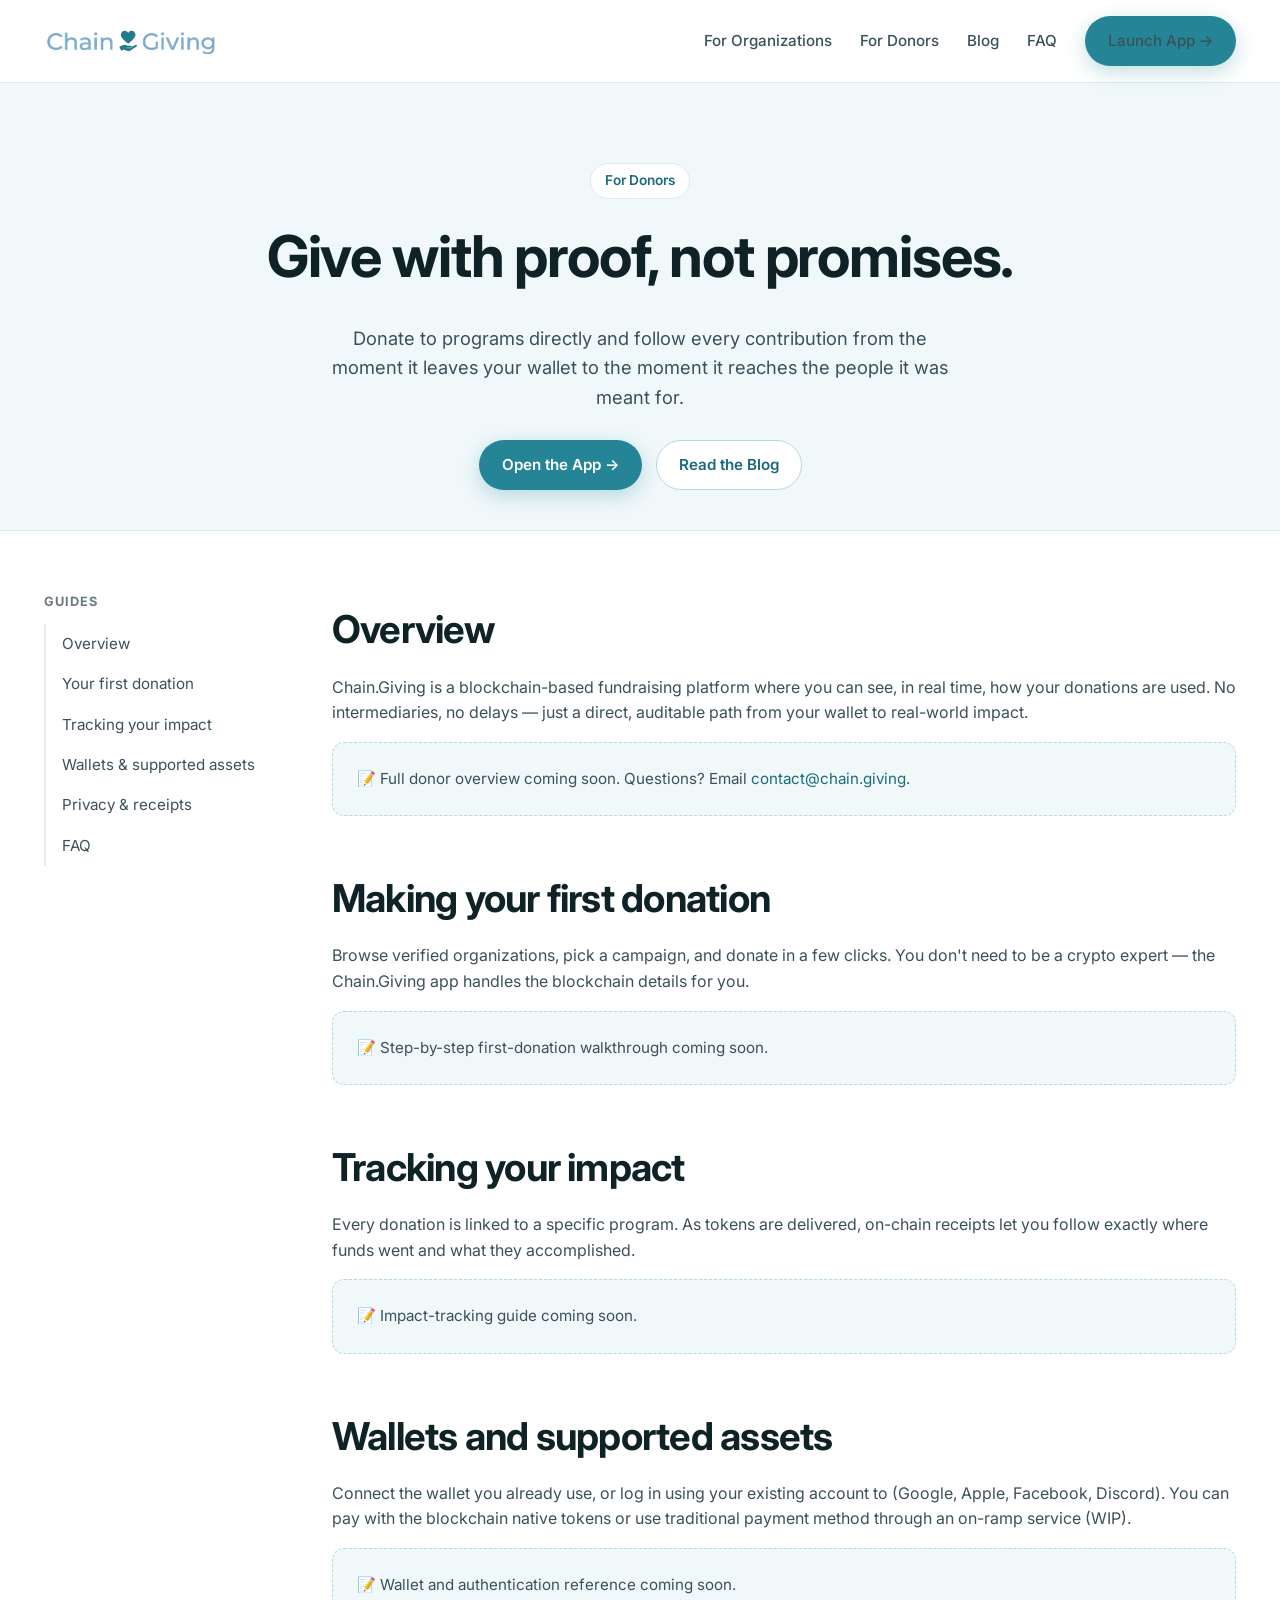
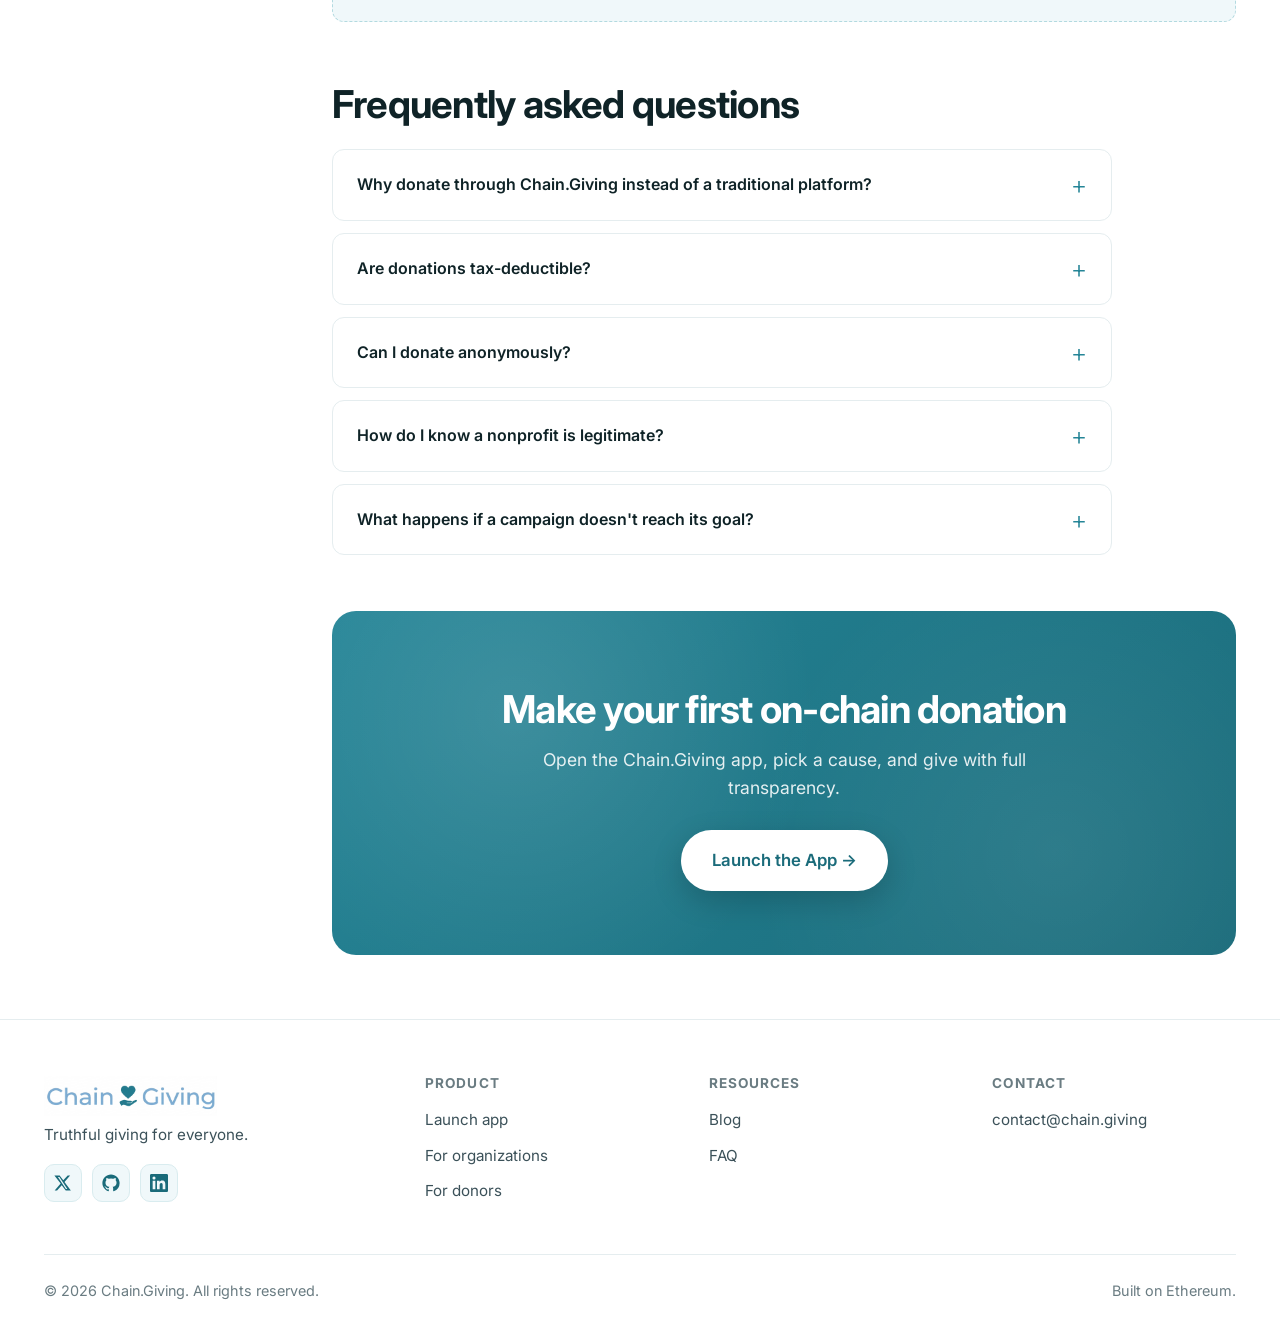
==== for-donors.html @ cbf7d5ca "Initialize website" ====
<!doctype html>
<html lang="en">
<head>
  <meta charset="utf-8" />
  <meta name="viewport" content="width=device-width, initial-scale=1" />
  <title>For Donors — Chain.Giving</title>
  <meta name="description" content="Documentation, onboarding, and FAQs for donors supporting programs through Chain.Giving." />
  <link rel="icon" href="media/favicon.png" />
  <link rel="preconnect" href="https://fonts.googleapis.com" />
  <link rel="preconnect" href="https://fonts.gstatic.com" crossorigin />
  <link href="https://fonts.googleapis.com/css2?family=Inter:wght@400;500;600;700;800&display=swap" rel="stylesheet" />
  <link rel="stylesheet" href="styles.css" />
</head>
<body>

<header class="site-header">
  <div class="nav">
    <a class="brand" href="index.html">
      <img src="media/chain_giving_header.png" alt="Chain.Giving" />
    </a>
    <nav class="nav-links">
      <a href="for-organizations.html">For Organizations</a>
      <a href="for-donors.html">For Donors</a>
      <a href="https://chaingiving.substack.com/" target="_blank" rel="noopener">Blog</a>
      <a href="index.html#faq">FAQ</a>
      <a class="btn btn-primary" href="https://app.chain.giving/" target="_blank" rel="noopener">Launch App →</a>
    </nav>
  </div>
</header>

<section class="page-hero">
  <div class="container">
    <span class="eyebrow">For Donors</span>
    <h1>Give with proof, not promises.</h1>
    <p>Donate to programs directly and follow every contribution from the moment it leaves your wallet to the moment it reaches the people it was meant for.</p>
    <div class="hero-ctas" style="margin-top:28px">
      <a class="btn btn-primary" href="https://app.chain.giving/" target="_blank" rel="noopener">Open the App →</a>
      <a class="btn btn-ghost" href="https://chaingiving.substack.com/" target="_blank" rel="noopener">Read the Blog</a>
    </div>
  </div>
</section>

<div class="container">
  <div class="doc-layout">

    <aside class="doc-nav">
      <h4>Guides</h4>
      <ul>
        <li><a href="#overview">Overview</a></li>
        <li><a href="#first-donation">Your first donation</a></li>
        <li><a href="#tracking">Tracking your impact</a></li>
        <li><a href="#wallets">Wallets & supported assets</a></li>
        <li><a href="#privacy">Privacy & receipts</a></li>
        <li><a href="#faq">FAQ</a></li>
      </ul>
    </aside>

    <article class="doc-content">

      <h2 id="overview">Overview</h2>
      <p>Chain.Giving is a blockchain-based fundraising platform where you can see, in real time, how your donations are used. No intermediaries, no delays — just a direct, auditable path from your wallet to real-world impact.</p>
      <div class="doc-placeholder">📝 Full donor overview coming soon. Questions? Email <a href="mailto:contact@chain.giving">contact@chain.giving</a>.</div>

      <h2 id="first-donation">Making your first donation</h2>
      <p>Browse verified organizations, pick a campaign, and donate in a few clicks. You don't need to be a crypto expert — the Chain.Giving app handles the blockchain details for you.</p>
      <div class="doc-placeholder">📝 Step-by-step first-donation walkthrough coming soon.</div>

      <h2 id="tracking">Tracking your impact</h2>
      <p>Every donation is linked to a specific program. As tokens are delivered, on-chain receipts let you follow exactly where funds went and what they accomplished.</p>
      <div class="doc-placeholder">📝 Impact-tracking guide coming soon.</div>

      <h2 id="wallets">Wallets and supported assets</h2>
      <p>Connect the wallet you already use, or log in using your existing account to (Google, Apple, Facebook, Discord). You can pay with the blockchain native tokens or use traditional payment method through an on-ramp service (WIP).</p>
      <div class="doc-placeholder">📝 Wallet and authentication reference coming soon.</div>

      <h2 id="faq">Frequently asked questions</h2>

      <div class="faq-wrap" style="margin:0">
        <details class="faq">
          <summary>Why donate through Chain.Giving instead of a traditional platform?</summary>
          <div class="faq-body">Because impact isn't reported — it's provable. Crowdfunding and program delivery share the same ledger, so you can see the link between your donation and the program it funded.</div>
        </details>

        <details class="faq">
          <summary>Are donations tax-deductible?</summary>
          <div class="faq-body">Deductibility depends on your jurisdiction and the nonprofit you support. Contact the organization to know about their eligibility.</div>
        </details>

        <details class="faq">
          <summary>Can I donate anonymously?</summary>
          <div class="faq-body">Yes. When you contribute to a program, only your wallet address is recorded on-chain for accountability. No additional identification information is required.</div>
        </details>

        <details class="faq">
          <summary>How do I know a nonprofit is legitimate?</summary>
          <div class="faq-body">Every nonprofit on Chain.Giving goes through a verification process before it can list campaigns. You can also review their past program deliveries on-chain.</div>
        </details>

        <details class="faq">
          <summary>What happens if a campaign doesn't reach its goal?</summary>
          <div class="faq-body">Campaign rules are set by each organization and clearly shown before you donate. Campaigns can be canceled if conditions are not met and refunds will be made automatically.</div>
        </details>
      </div>

      <div style="margin-top:56px">
        <div class="cta-band">
          <h2>Make your first on-chain donation</h2>
          <p>Open the Chain.Giving app, pick a cause, and give with full transparency.</p>
          <a class="btn btn-primary btn-lg" href="https://app.chain.giving/" target="_blank" rel="noopener">Launch the App →</a>
        </div>
      </div>

    </article>
  </div>
</div>

<footer>
  <div class="container">
    <div class="footer-grid">
      <div>
        <a class="brand" href="index.html">
          <img src="media/chain_giving_header.png" alt="Chain.Giving" />
        </a>
        <p>Truthful giving for everyone.</p>
        <div class="socials">
          <a href="https://x.com/chaingiving" target="_blank" rel="noopener" aria-label="Chain.Giving on X">
            <svg viewBox="0 0 24 24" fill="currentColor" aria-hidden="true"><path d="M18.244 2H21.5l-7.5 8.57L22.5 22h-6.84l-5.36-6.99L4.1 22H.84l8.02-9.17L.5 2h7.02l4.84 6.4L18.244 2Zm-2.4 18h1.88L7.24 4H5.24l10.6 16Z"/></svg>
          </a>
          <a href="https://github.com/chaingiving" target="_blank" rel="noopener" aria-label="Chain.Giving on GitHub">
            <svg viewBox="0 0 24 24" fill="currentColor" aria-hidden="true"><path d="M12 .5C5.73.5.5 5.74.5 12.02c0 5.09 3.29 9.4 7.86 10.93.58.1.79-.25.79-.56 0-.27-.01-1-.02-1.96-3.2.7-3.87-1.54-3.87-1.54-.52-1.33-1.27-1.69-1.27-1.69-1.04-.72.08-.7.08-.7 1.15.08 1.76 1.19 1.76 1.19 1.03 1.76 2.69 1.25 3.35.96.1-.75.4-1.26.73-1.55-2.55-.29-5.24-1.28-5.24-5.7 0-1.26.44-2.29 1.17-3.09-.12-.29-.51-1.46.11-3.04 0 0 .97-.31 3.18 1.18a11.1 11.1 0 0 1 5.78 0c2.2-1.49 3.17-1.18 3.17-1.18.63 1.58.24 2.75.12 3.04.73.8 1.17 1.83 1.17 3.09 0 4.43-2.69 5.41-5.25 5.69.41.35.78 1.04.78 2.1 0 1.52-.01 2.74-.01 3.12 0 .31.21.67.8.56A11.51 11.51 0 0 0 23.5 12.02C23.5 5.74 18.27.5 12 .5Z"/></svg>
          </a>
          <a href="https://www.linkedin.com/company/101804480/admin/feed/posts/" target="_blank" rel="noopener" aria-label="Chain.Giving on LinkedIn">
            <svg viewBox="0 0 24 24" fill="currentColor" aria-hidden="true"><path d="M20.45 20.45h-3.56v-5.57c0-1.33-.03-3.04-1.86-3.04-1.86 0-2.14 1.45-2.14 2.95v5.66H9.33V9h3.41v1.56h.05c.48-.9 1.64-1.86 3.38-1.86 3.61 0 4.28 2.38 4.28 5.47v6.28ZM5.34 7.43a2.06 2.06 0 1 1 0-4.13 2.06 2.06 0 0 1 0 4.13ZM7.12 20.45H3.56V9h3.56v11.45ZM22.22 0H1.77C.79 0 0 .77 0 1.72v20.56C0 23.23.79 24 1.77 24h20.45c.98 0 1.78-.77 1.78-1.72V1.72C24 .77 23.2 0 22.22 0Z"/></svg>
          </a>
        </div>
      </div>
      <div>
        <h4>Product</h4>
        <ul>
          <li><a href="https://app.chain.giving/" target="_blank" rel="noopener">Launch app</a></li>
          <li><a href="for-organizations.html">For organizations</a></li>
          <li><a href="for-donors.html">For donors</a></li>
        </ul>
      </div>
      <div>
        <h4>Resources</h4>
        <ul>
          <li><a href="https://chaingiving.substack.com/" target="_blank" rel="noopener">Blog</a></li>
          <li><a href="index.html#faq">FAQ</a></li>
        </ul>
      </div>
      <div>
        <h4>Contact</h4>
        <ul>
          <li><a href="mailto:contact@chain.giving">contact@chain.giving</a></li>
        </ul>
      </div>
    </div>
    <div class="footer-bottom">
      <span>© <span id="y"></span> Chain.Giving. All rights reserved.</span>
      <span>Built on Ethereum.</span>
    </div>
  </div>
</footer>

<script>document.getElementById('y').textContent = String(new Date().getFullYear());</script>
</body>
</html>
---- styles.css ----
:root {
  --teal: #258597;
  --teal-dark: #1a6b7a;
  --teal-darker: #134e59;
  --teal-50: #f0f8fa;
  --teal-100: #d9ecef;
  --teal-200: #b3dae0;
  --ink: #0f2327;
  --ink-soft: #3b5159;
  --muted: #6a7c82;
  --line: #e5edef;
  --bg: #ffffff;
  --radius: 14px;
  --shadow-sm: 0 1px 2px rgba(15, 35, 39, 0.05);
  --shadow: 0 10px 30px rgba(15, 35, 39, 0.08);
  --shadow-lg: 0 20px 60px rgba(15, 35, 39, 0.12);
  --max: 1240px;
  --font: "Inter", -apple-system, BlinkMacSystemFont, "Segoe UI", Roboto, Helvetica, Arial, sans-serif;
}

* { box-sizing: border-box; }
html, body { margin: 0; padding: 0; }
body {
  font-family: var(--font);
  color: var(--ink);
  background: var(--bg);
  line-height: 1.6;
  -webkit-font-smoothing: antialiased;
  text-rendering: optimizeLegibility;
}

a { color: var(--teal-dark); text-decoration: none; }
a:hover { color: var(--teal-darker); }

img { max-width: 100%; display: block; }

.container {
  max-width: var(--max);
  margin: 0 auto;
  padding: 0 24px;
}

h1, h2, h3, h4 {
  color: var(--ink);
  font-weight: 700;
  letter-spacing: -0.02em;
  line-height: 1.15;
  margin: 0 0 0.6em;
}
h1 { font-size: clamp(2.2rem, 5vw, 3.6rem); }
h2 { font-size: clamp(1.7rem, 3.5vw, 2.4rem); }
h3 { font-size: 1.25rem; }
p { margin: 0 0 1em; color: var(--ink-soft); }

/* Header */
.site-header {
  position: sticky;
  top: 0;
  z-index: 50;
  background: rgba(255,255,255,0.92);
  backdrop-filter: saturate(180%) blur(10px);
  border-bottom: 1px solid var(--line);
}
.nav {
  display: flex;
  align-items: center;
  justify-content: space-between;
  padding: 16px 24px;
  max-width: var(--max);
  margin: 0 auto;
}
.brand {
  display: inline-flex;
  align-items: center;
  color: var(--ink);
}
.brand img {
  height: 40px;
  width: auto;
  display: block;
}
.nav-links {
  display: flex;
  align-items: center;
  gap: 28px;
}
.nav-links a {
  color: var(--ink-soft);
  font-weight: 500;
  font-size: 0.95rem;
}
.nav-links a:hover { color: var(--teal); }

/* Buttons */
.btn {
  display: inline-flex;
  align-items: center;
  gap: 8px;
  padding: 12px 22px;
  border-radius: 999px;
  font-weight: 600;
  font-size: 0.95rem;
  transition: transform 0.15s ease, box-shadow 0.15s ease, background 0.15s ease;
  border: 1px solid transparent;
  cursor: pointer;
  white-space: nowrap;
}
.btn-primary {
  background: var(--teal);
  color: #fff;
  box-shadow: 0 6px 20px rgba(37, 133, 151, 0.28);
}
.btn-primary:hover {
  background: var(--teal-dark);
  color: #fff;
  transform: translateY(-1px);
  box-shadow: 0 10px 28px rgba(37, 133, 151, 0.35);
}
.btn-ghost {
  background: #fff;
  color: var(--teal-dark);
  border-color: var(--teal-200);
}
.btn-ghost:hover {
  background: var(--teal-50);
  color: var(--teal-darker);
}
.btn-lg { padding: 16px 30px; font-size: 1.05rem; }

/* Hero */
.hero {
  position: relative;
  padding: 96px 0 80px;
  overflow: hidden;
}
.hero::before {
  content: "";
  position: absolute;
  inset: 0;
  background:
    radial-gradient(ellipse 60% 50% at 20% 10%, rgba(37,133,151,0.12), transparent 60%),
    radial-gradient(ellipse 50% 40% at 90% 20%, rgba(37,133,151,0.09), transparent 60%),
    radial-gradient(ellipse 70% 60% at 50% 110%, rgba(37,133,151,0.07), transparent 60%);
  pointer-events: none;
}
.hero-inner {
  position: relative;
  text-align: center;
  max-width: 820px;
  margin: 0 auto;
}
.eyebrow {
  display: inline-block;
  padding: 6px 14px;
  border-radius: 999px;
  background: var(--teal-50);
  color: var(--teal-dark);
  font-weight: 600;
  font-size: 0.85rem;
  margin-bottom: 24px;
  border: 1px solid var(--teal-100);
}
.hero h1 span { color: var(--teal); }
.hero .lead span { color: var(--teal); font-weight: 700; }
.lead-intro {
  font-size: 0.95rem;
  text-transform: uppercase;
  letter-spacing: 0.14em;
  color: var(--muted);
  font-weight: 600;
  margin-bottom: 28px;
}
.lead-claims {
  list-style: none;
  padding: 0;
  margin: 0 auto 40px;
  display: inline-flex;
  flex-direction: column;
  gap: 18px;
  text-align: left;
}
.lead-claims li {
  font-size: 1.2rem;
  color: var(--ink-soft);
  line-height: 1.55;
  position: relative;
  padding-left: 42px;
}
.lead-claims li::before {
  content: "";
  position: absolute;
  left: 0;
  top: calc((1.55em - 26px) / 2);
  width: 26px;
  height: 26px;
  border-radius: 50%;
  background-color: var(--teal-50);
  background-image: url("data:image/svg+xml;utf8,<svg xmlns='http://www.w3.org/2000/svg' viewBox='0 0 24 24' fill='none' stroke='%23258597' stroke-width='3.5' stroke-linecap='round' stroke-linejoin='round'><polyline points='20 6 9 17 4 12'/></svg>");
  background-size: 15px 15px;
  background-repeat: no-repeat;
  background-position: center;
  border: 1px solid var(--teal-100);
}
.lead-claims li span { color: var(--teal); font-weight: 700; }
@media (max-width: 600px) {
  .lead-claims li { font-size: 1.02rem; padding-left: 34px; }
  .lead-claims li::before { width: 22px; height: 22px; background-size: 13px 13px; top: calc((1.55em - 22px) / 2); }
}
.hero-title {
  white-space: nowrap;
  font-size: clamp(1.8rem, 6.2vw, 3.6rem);
}
.hero p.lead {
  font-size: 1.2rem;
  color: var(--ink-soft);
  max-width: 660px;
  margin: 0 auto 36px;
}
.hero-ctas {
  display: flex;
  gap: 14px;
  justify-content: center;
  flex-wrap: wrap;
}

/* Sections */
section { padding: 90px 0; }
.section-head {
  text-align: center;
  max-width: 720px;
  margin: 0 auto 56px;
}
.section-head .eyebrow { margin-bottom: 16px; }
.section-head p { font-size: 1.1rem; }

/* Two-column cards */
.audience-grid {
  display: grid;
  grid-template-columns: 1fr 1fr;
  gap: 28px;
}
.audience-card {
  background: #fff;
  border: 1px solid var(--line);
  border-radius: 20px;
  padding: 44px 40px;
  box-shadow: var(--shadow-sm);
  transition: transform 0.2s ease, box-shadow 0.2s ease, border-color 0.2s ease;
  display: flex;
  flex-direction: column;
}
.audience-card:hover {
  transform: translateY(-4px);
  box-shadow: var(--shadow-lg);
  border-color: var(--teal-200);
}
.audience-card .icon {
  width: 56px;
  height: 56px;
  border-radius: 14px;
  background: var(--teal-50);
  color: var(--teal);
  display: flex;
  align-items: center;
  justify-content: center;
  margin-bottom: 22px;
}
.audience-card .icon svg { width: 28px; height: 28px; }
.audience-card h3 { font-size: 1.5rem; margin-bottom: 10px; }
.audience-card p.tag {
  color: var(--teal);
  font-weight: 600;
  font-size: 0.85rem;
  text-transform: uppercase;
  letter-spacing: 0.08em;
  margin-bottom: 6px;
}
.audience-card ul {
  list-style: none;
  padding: 0;
  margin: 20px 0 28px;
}
.audience-card li {
  padding: 10px 0 10px 30px;
  position: relative;
  color: var(--ink-soft);
  border-bottom: 1px solid var(--line);
}
.audience-card li:last-child { border-bottom: none; }
.audience-card li::before {
  content: "";
  position: absolute;
  left: 0;
  top: 16px;
  width: 18px;
  height: 18px;
  border-radius: 50%;
  background: var(--teal-50);
  background-image: url("data:image/svg+xml;utf8,<svg xmlns='http://www.w3.org/2000/svg' viewBox='0 0 24 24' fill='none' stroke='%23258597' stroke-width='3.5' stroke-linecap='round' stroke-linejoin='round'><polyline points='20 6 9 17 4 12'/></svg>");
  background-size: 12px;
  background-repeat: no-repeat;
  background-position: center;
}
.audience-card .card-cta { margin-top: auto; }

/* Feature grid */
.bg-soft { background: var(--teal-50); }
.feature-grid {
  display: grid;
  grid-template-columns: repeat(3, 1fr);
  gap: 28px;
}
.feature {
  background: #fff;
  padding: 32px;
  border-radius: 16px;
  border: 1px solid var(--line);
}
.feature .icon {
  width: 44px;
  height: 44px;
  border-radius: 10px;
  background: var(--teal-50);
  color: var(--teal);
  display: flex;
  align-items: center;
  justify-content: center;
  margin-bottom: 18px;
}
.feature .icon svg { width: 22px; height: 22px; }
.feature h3 { font-size: 1.1rem; margin-bottom: 8px; }
.feature p { font-size: 0.95rem; margin: 0; }

/* FAQ */
.faq-wrap { max-width: 780px; margin: 0 auto; }
details.faq {
  background: #fff;
  border: 1px solid var(--line);
  border-radius: 12px;
  padding: 4px 0;
  margin-bottom: 12px;
  transition: border-color 0.15s ease, box-shadow 0.15s ease;
}
details.faq[open] {
  border-color: var(--teal-200);
  box-shadow: var(--shadow-sm);
}
details.faq summary {
  list-style: none;
  cursor: pointer;
  padding: 18px 24px;
  font-weight: 600;
  color: var(--ink);
  display: flex;
  justify-content: space-between;
  align-items: center;
  gap: 16px;
}
details.faq summary::-webkit-details-marker { display: none; }
details.faq summary::after {
  content: "+";
  font-size: 1.6rem;
  color: var(--teal);
  font-weight: 300;
  line-height: 1;
  transition: transform 0.2s ease;
}
details.faq[open] summary::after { content: "−"; }
details.faq .faq-body {
  padding: 0 24px 20px;
  color: var(--ink-soft);
}

/* CTA band */
.cta-band {
  background: linear-gradient(135deg, var(--teal) 0%, var(--teal-dark) 100%);
  border-radius: 24px;
  padding: 64px 48px;
  text-align: center;
  color: #fff;
  position: relative;
  overflow: hidden;
}
.cta-band::before {
  content: "";
  position: absolute;
  inset: 0;
  background:
    radial-gradient(circle at 20% 30%, rgba(255,255,255,0.12), transparent 40%),
    radial-gradient(circle at 80% 70%, rgba(255,255,255,0.08), transparent 40%);
}
.cta-band > * { position: relative; }
.cta-band h2 { color: #fff; margin-bottom: 14px; }
.cta-band p { color: rgba(255,255,255,0.88); font-size: 1.1rem; max-width: 580px; margin: 0 auto 28px; }
.cta-band .btn-primary {
  background: #fff;
  color: var(--teal-dark);
  box-shadow: 0 10px 30px rgba(0,0,0,0.18);
}
.cta-band .btn-primary:hover { background: var(--teal-50); color: var(--teal-darker); }

/* Footer */
footer {
  border-top: 1px solid var(--line);
  padding: 56px 0 40px;
  background: #fff;
}
.footer-grid {
  display: grid;
  grid-template-columns: 1.4fr 1fr 1fr 1fr;
  gap: 40px;
  margin-bottom: 40px;
}
.footer-grid h4 {
  font-size: 0.85rem;
  text-transform: uppercase;
  letter-spacing: 0.08em;
  color: var(--muted);
  margin-bottom: 16px;
}
.footer-grid ul {
  list-style: none;
  padding: 0;
  margin: 0;
}
.footer-grid li { margin-bottom: 10px; }
.footer-grid a { color: var(--ink-soft); font-size: 0.95rem; }
.footer-grid a:hover { color: var(--teal); }
.footer-grid p { font-size: 0.95rem; max-width: 280px; }
.footer-bottom {
  border-top: 1px solid var(--line);
  padding-top: 24px;
  display: flex;
  justify-content: space-between;
  flex-wrap: wrap;
  gap: 12px;
  color: var(--muted);
  font-size: 0.9rem;
  align-items: center;
}
.socials {
  display: flex;
  gap: 10px;
  margin-top: 16px;
}
.socials a {
  width: 38px;
  height: 38px;
  border-radius: 10px;
  display: inline-flex;
  align-items: center;
  justify-content: center;
  background: var(--teal-50);
  color: var(--teal-dark);
  border: 1px solid var(--teal-100);
  transition: background 0.15s ease, transform 0.15s ease, color 0.15s ease;
}
.socials a:hover {
  background: var(--teal);
  color: #fff;
  transform: translateY(-2px);
}
.socials svg { width: 18px; height: 18px; }

/* Sub pages */
.page-hero {
  padding: 80px 0 40px;
  text-align: center;
  background: var(--teal-50);
  border-bottom: 1px solid var(--teal-100);
}
.page-hero .eyebrow { background: #fff; }
.page-hero p { font-size: 1.15rem; max-width: 620px; margin: 0 auto; }
.doc-layout {
  display: grid;
  grid-template-columns: 240px 1fr;
  gap: 48px;
  padding: 64px 0;
}
.doc-nav {
  position: sticky;
  top: 90px;
  align-self: start;
}
.doc-nav h4 {
  font-size: 0.8rem;
  text-transform: uppercase;
  letter-spacing: 0.08em;
  color: var(--muted);
  margin: 0 0 14px;
}
.doc-nav ul {
  list-style: none;
  padding: 0;
  margin: 0 0 28px;
  border-left: 2px solid var(--line);
}
.doc-nav li a {
  display: block;
  padding: 8px 16px;
  color: var(--ink-soft);
  border-left: 2px solid transparent;
  margin-left: -2px;
  font-size: 0.95rem;
}
.doc-nav li a:hover { color: var(--teal); border-left-color: var(--teal-200); }
.doc-content h2 {
  margin-top: 48px;
  padding-top: 12px;
}
.doc-content h2:first-child { margin-top: 0; }
.doc-placeholder {
  background: var(--teal-50);
  border: 1px dashed var(--teal-200);
  border-radius: 12px;
  padding: 24px;
  color: var(--ink-soft);
  margin: 16px 0 32px;
  font-size: 0.95rem;
}

/* Responsive */
@media (max-width: 860px) {
  .nav-links a:not(.btn) { display: none; }
  .audience-grid { grid-template-columns: 1fr; }
  .feature-grid { grid-template-columns: 1fr; }
  .footer-grid { grid-template-columns: 1fr 1fr; }
  .doc-layout { grid-template-columns: 1fr; }
  .doc-nav { position: static; }
  section { padding: 64px 0; }
  .hero { padding: 64px 0 48px; }
  .cta-band { padding: 48px 24px; }
}
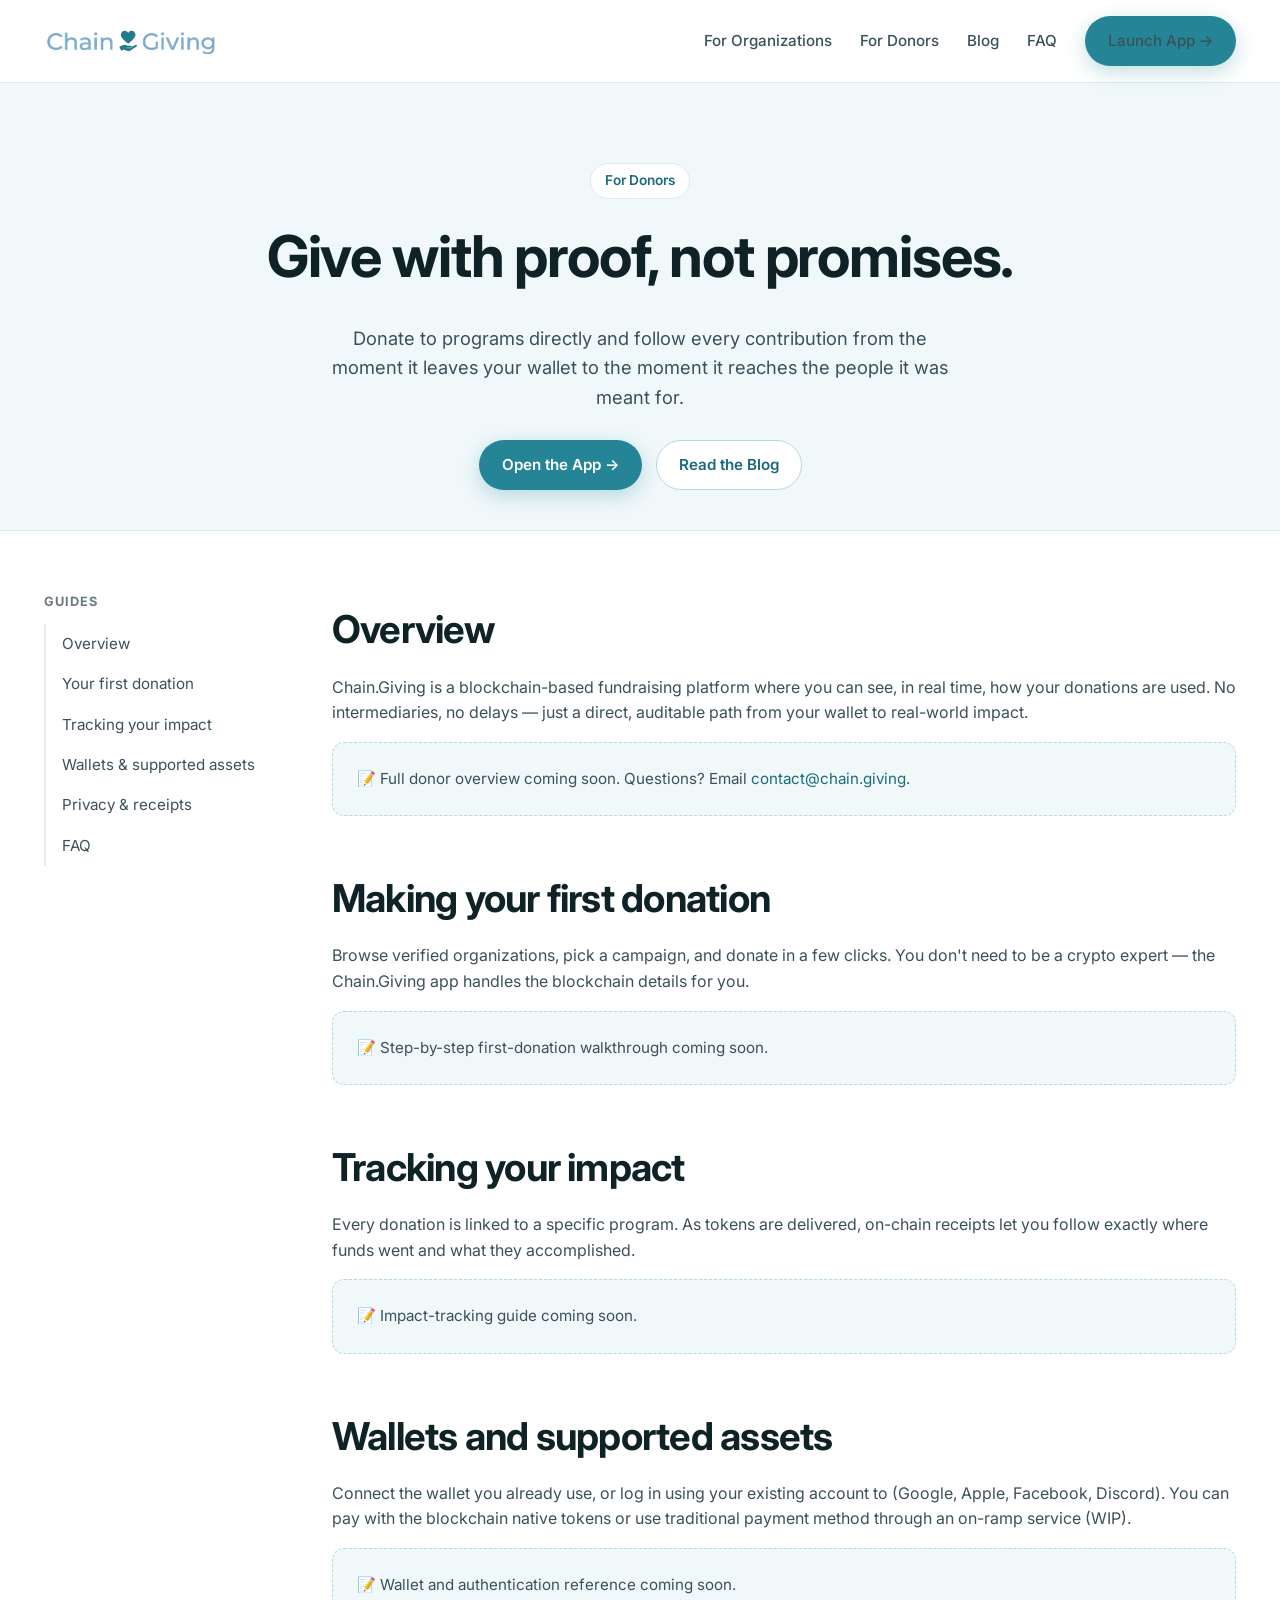
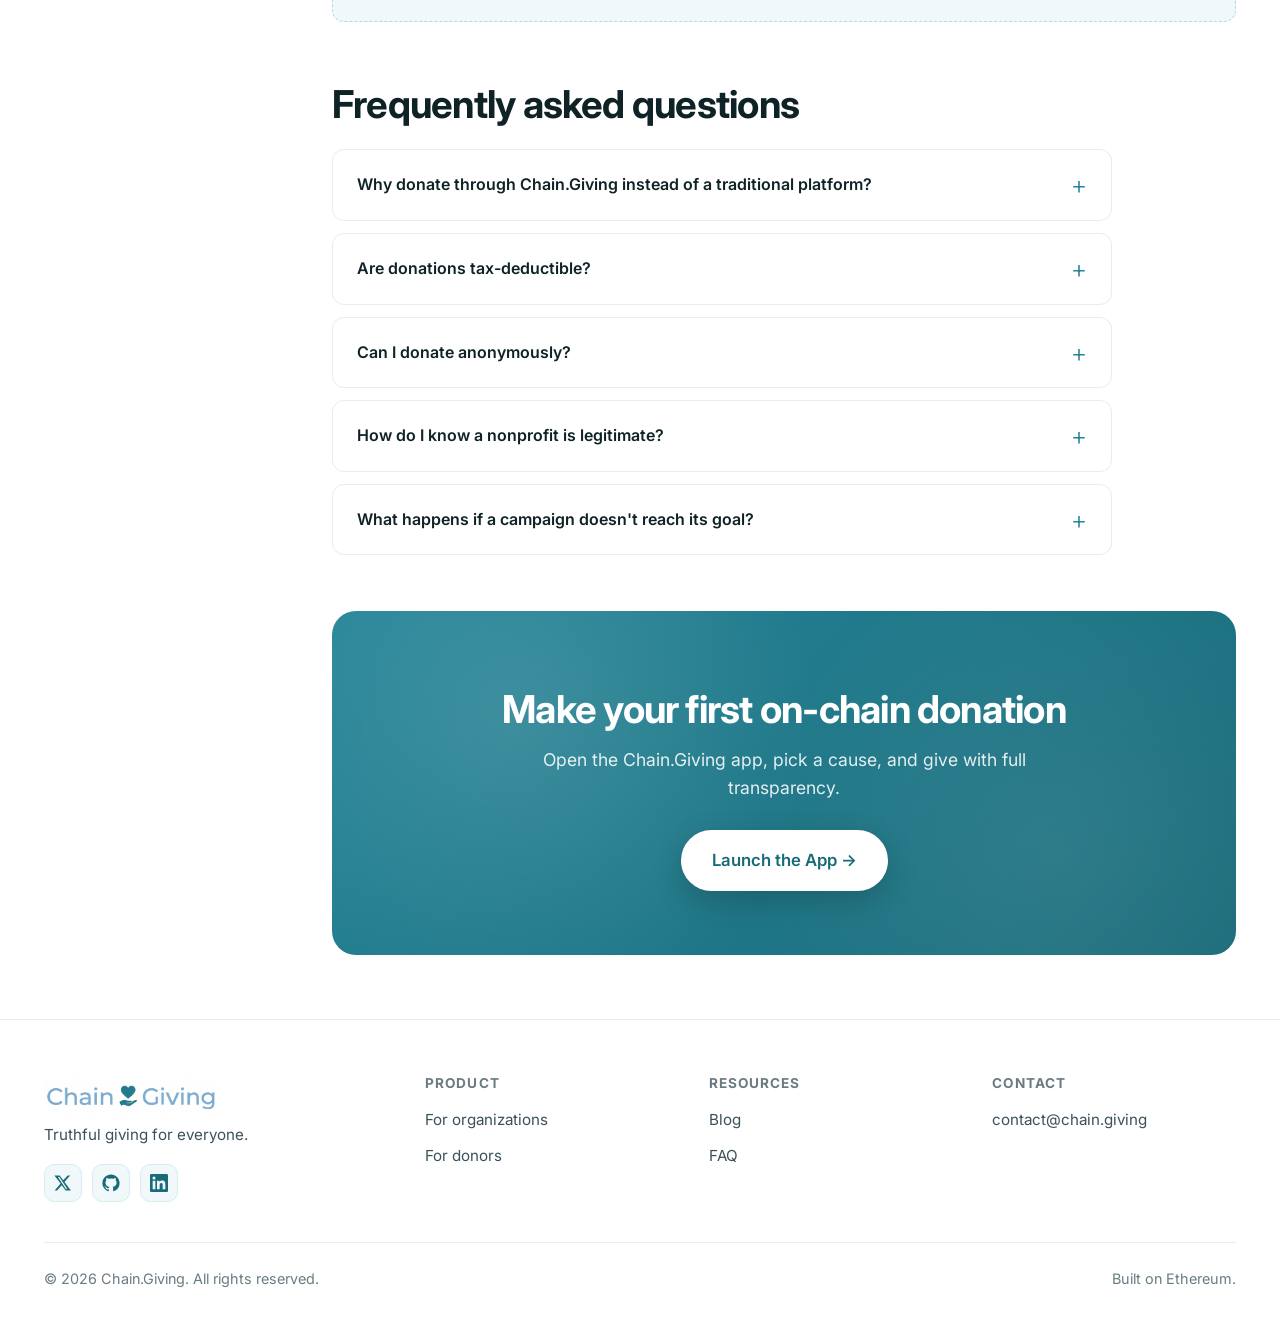
==== commit 80ef451f: "polish" ====
--- a/for-donors.html
+++ b/for-donors.html
@@ -137,7 +137,6 @@
       <div>
         <h4>Product</h4>
         <ul>
-          <li><a href="https://app.chain.giving/" target="_blank" rel="noopener">Launch app</a></li>
           <li><a href="for-organizations.html">For organizations</a></li>
           <li><a href="for-donors.html">For donors</a></li>
         </ul>
--- a/styles.css
+++ b/styles.css
@@ -20,6 +20,7 @@
 
 * { box-sizing: border-box; }
 html, body { margin: 0; padding: 0; }
+html { scroll-padding-top: 88px; }
 body {
   font-family: var(--font);
   color: var(--ink);
@@ -312,23 +313,30 @@
 }
 .feature {
   background: #fff;
-  padding: 32px;
+  padding: 28px 32px;
   border-radius: 16px;
   border: 1px solid var(--line);
+  text-align: center;
+  transition: transform 0.2s ease, box-shadow 0.2s ease, border-color 0.2s ease;
+}
+.feature:hover {
+  transform: translateY(-3px);
+  box-shadow: var(--shadow);
+  border-color: var(--teal-200);
 }
 .feature .icon {
-  width: 44px;
-  height: 44px;
-  border-radius: 10px;
+  width: 56px;
+  height: 56px;
+  border-radius: 14px;
   background: var(--teal-50);
   color: var(--teal);
   display: flex;
   align-items: center;
   justify-content: center;
-  margin-bottom: 18px;
-}
-.feature .icon svg { width: 22px; height: 22px; }
-.feature h3 { font-size: 1.1rem; margin-bottom: 8px; }
+  margin: 0 auto 20px;
+}
+.feature .icon svg { width: 26px; height: 26px; }
+.feature h3 { font-size: 1.15rem; margin-bottom: 10px; }
 .feature p { font-size: 0.95rem; margin: 0; }
 
 /* FAQ */
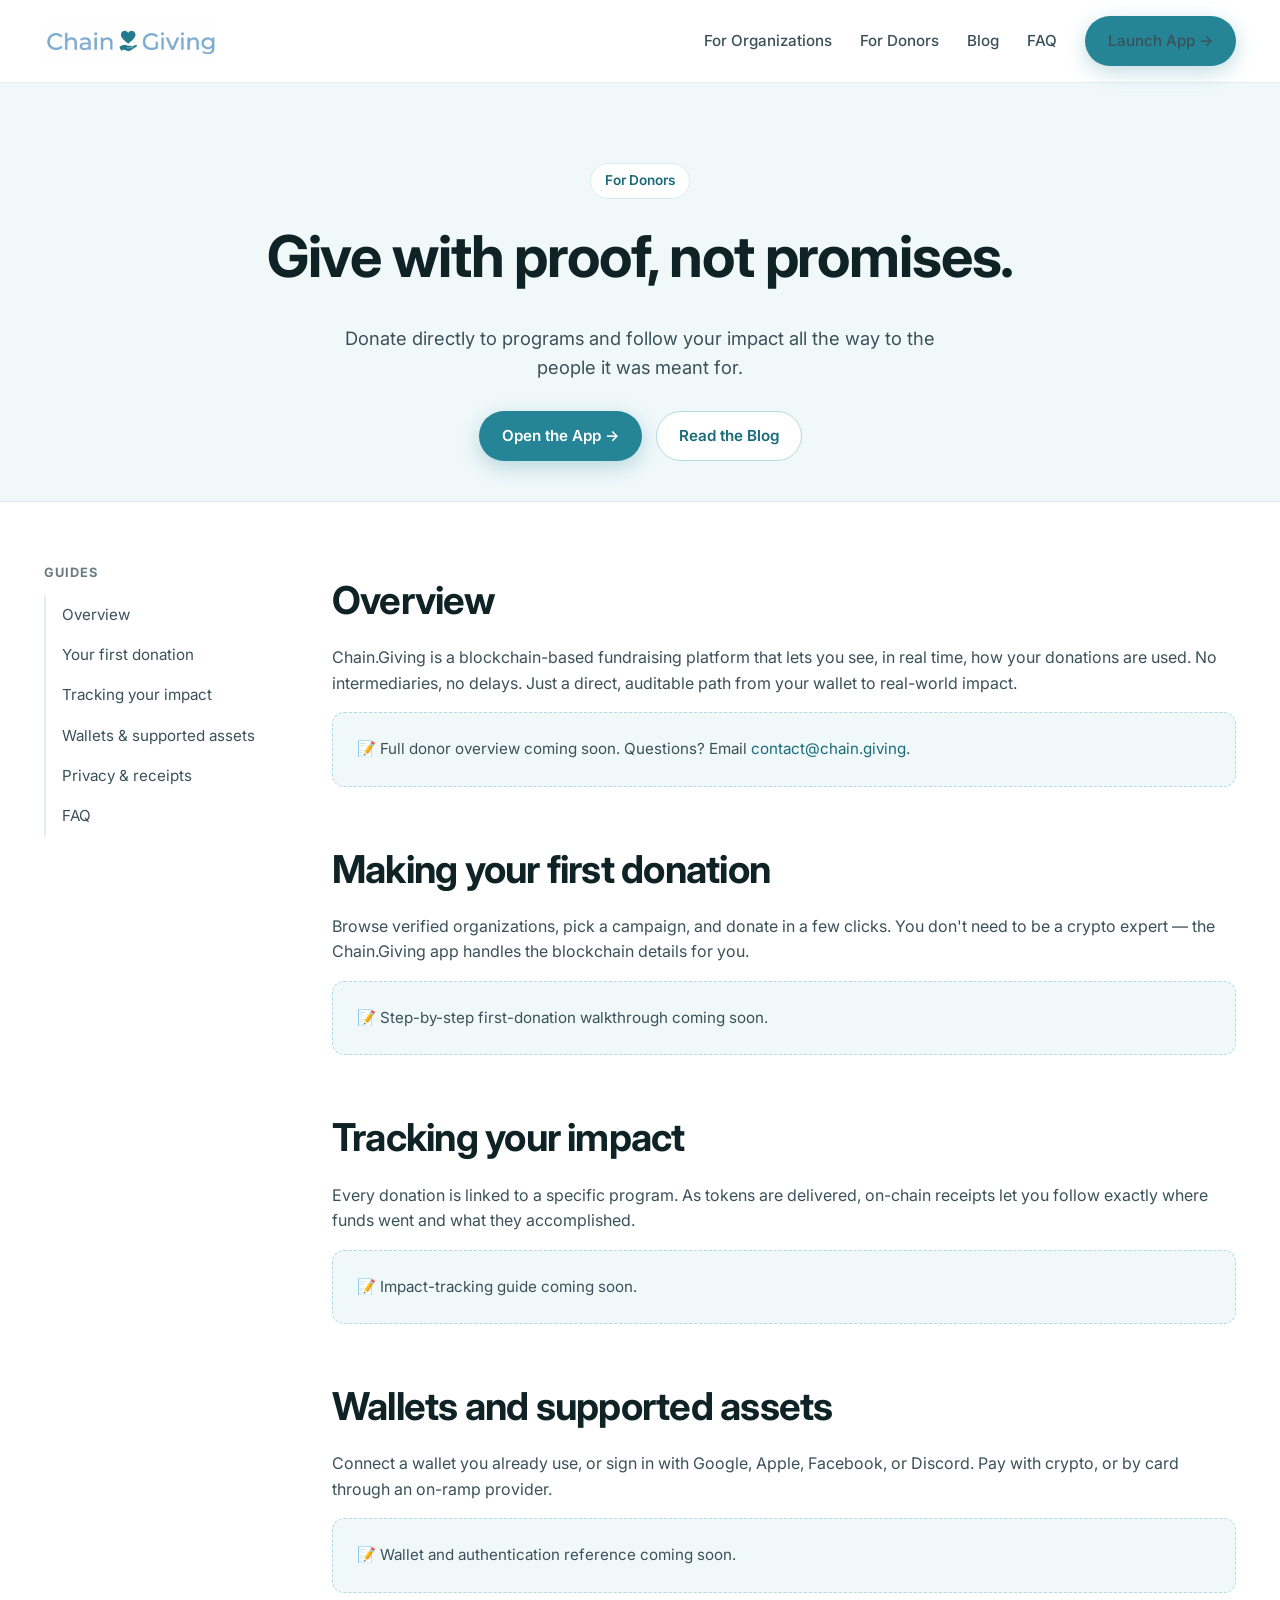
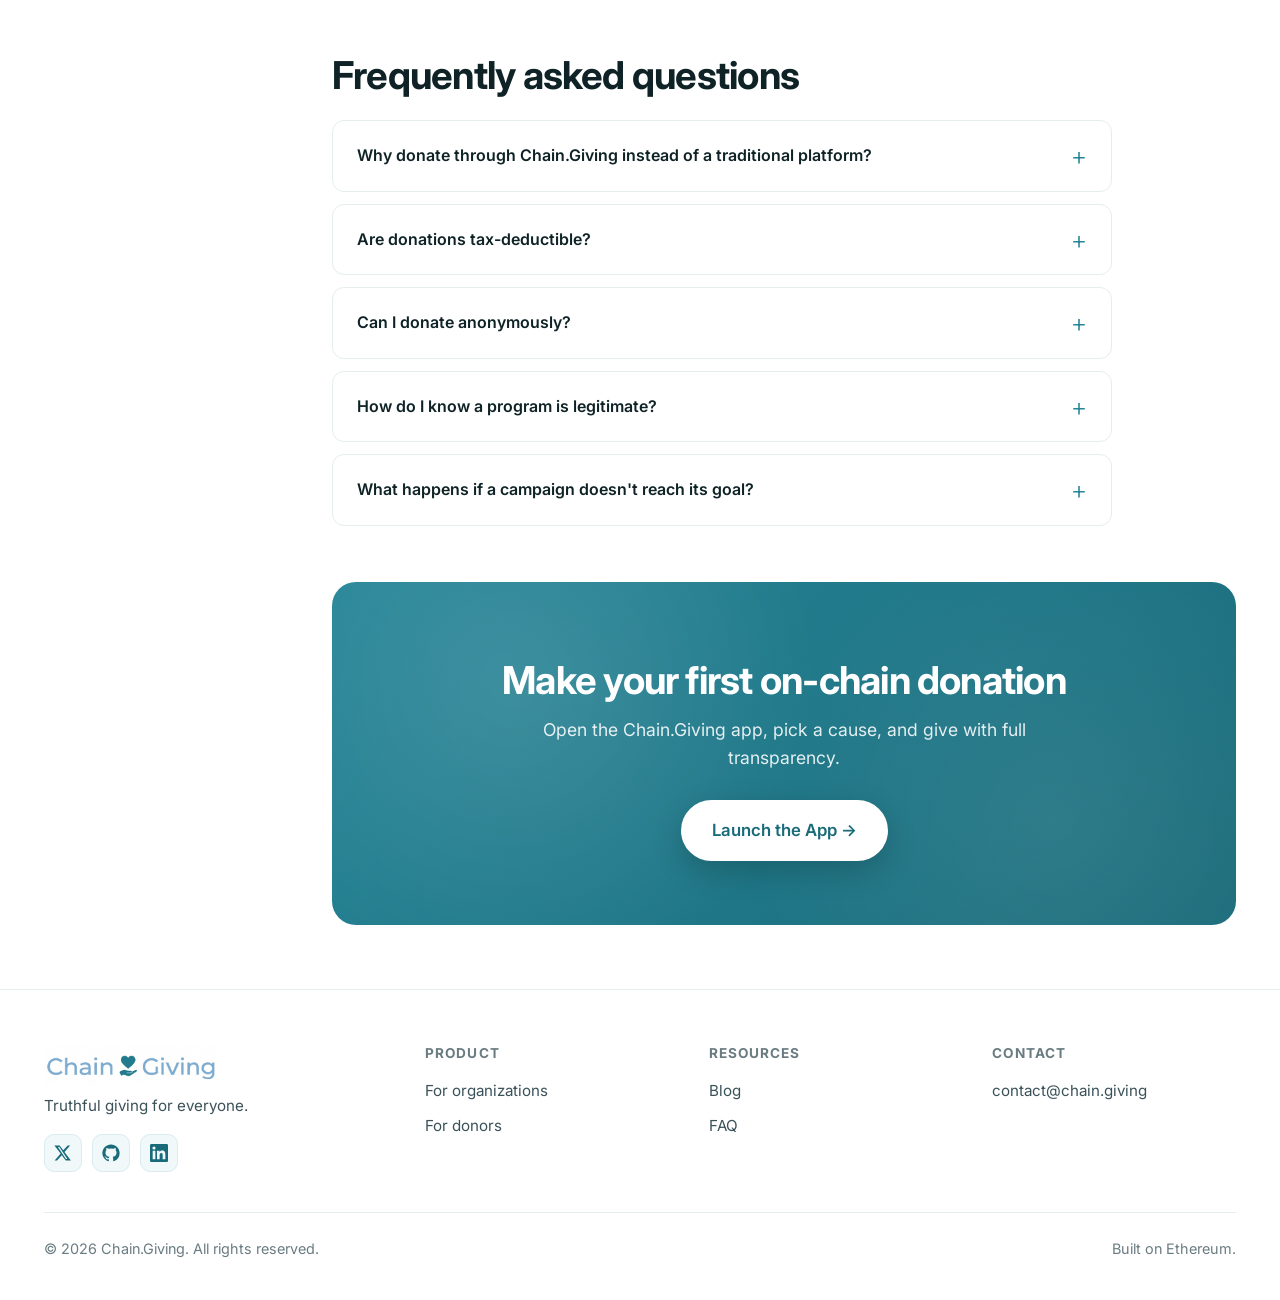
==== commit dc4604e7: "wording" ====
--- a/for-donors.html
+++ b/for-donors.html
@@ -32,7 +32,7 @@
   <div class="container">
     <span class="eyebrow">For Donors</span>
     <h1>Give with proof, not promises.</h1>
-    <p>Donate to programs directly and follow every contribution from the moment it leaves your wallet to the moment it reaches the people it was meant for.</p>
+    <p>Donate directly to programs and follow your impact all the way to the people it was meant for.</p>
     <div class="hero-ctas" style="margin-top:28px">
       <a class="btn btn-primary" href="https://app.chain.giving/" target="_blank" rel="noopener">Open the App →</a>
       <a class="btn btn-ghost" href="https://chaingiving.substack.com/" target="_blank" rel="noopener">Read the Blog</a>
@@ -58,7 +58,7 @@
     <article class="doc-content">
 
       <h2 id="overview">Overview</h2>
-      <p>Chain.Giving is a blockchain-based fundraising platform where you can see, in real time, how your donations are used. No intermediaries, no delays — just a direct, auditable path from your wallet to real-world impact.</p>
+      <p>Chain.Giving is a blockchain-based fundraising platform that lets you see, in real time, how your donations are used. No intermediaries, no delays. Just a direct, auditable path from your wallet to real-world impact.</p>
       <div class="doc-placeholder">📝 Full donor overview coming soon. Questions? Email <a href="mailto:contact@chain.giving">contact@chain.giving</a>.</div>
 
       <h2 id="first-donation">Making your first donation</h2>
@@ -70,7 +70,7 @@
       <div class="doc-placeholder">📝 Impact-tracking guide coming soon.</div>
 
       <h2 id="wallets">Wallets and supported assets</h2>
-      <p>Connect the wallet you already use, or log in using your existing account to (Google, Apple, Facebook, Discord). You can pay with the blockchain native tokens or use traditional payment method through an on-ramp service (WIP).</p>
+      <p>Connect a wallet you already use, or sign in with Google, Apple, Facebook, or Discord. Pay with crypto, or by card through an on-ramp provider.</p>
       <div class="doc-placeholder">📝 Wallet and authentication reference coming soon.</div>
 
       <h2 id="faq">Frequently asked questions</h2>
@@ -88,17 +88,18 @@
 
         <details class="faq">
           <summary>Can I donate anonymously?</summary>
-          <div class="faq-body">Yes. When you contribute to a program, only your wallet address is recorded on-chain for accountability. No additional identification information is required.</div>
+          <div class="faq-body">Yes. When you contribute to a program, only your wallet address is recorded on-chain for accountability. No identifying information is required.</div>
+          <div>If you pay by card, the on-ramp provider must verify your identity (KYC), but that information isn't shared with Chain.Giving or the fundraising organization.</div>
         </details>
 
         <details class="faq">
-          <summary>How do I know a nonprofit is legitimate?</summary>
-          <div class="faq-body">Every nonprofit on Chain.Giving goes through a verification process before it can list campaigns. You can also review their past program deliveries on-chain.</div>
+          <summary>How do I know a program is legitimate?</summary>
+          <div class="faq-body">Every organization on Chain.Giving is verified before it can list a program. You can also review their past programs and on-chain deliveries to judge their track record.</div>
         </details>
 
         <details class="faq">
           <summary>What happens if a campaign doesn't reach its goal?</summary>
-          <div class="faq-body">Campaign rules are set by each organization and clearly shown before you donate. Campaigns can be canceled if conditions are not met and refunds will be made automatically.</div>
+          <div class="faq-body">Campaign rules are set by each organization and clearly shown before you donate. Campaigns can be canceled if conditions are not met and refunds will be avaiable.</div>
         </details>
       </div>
 
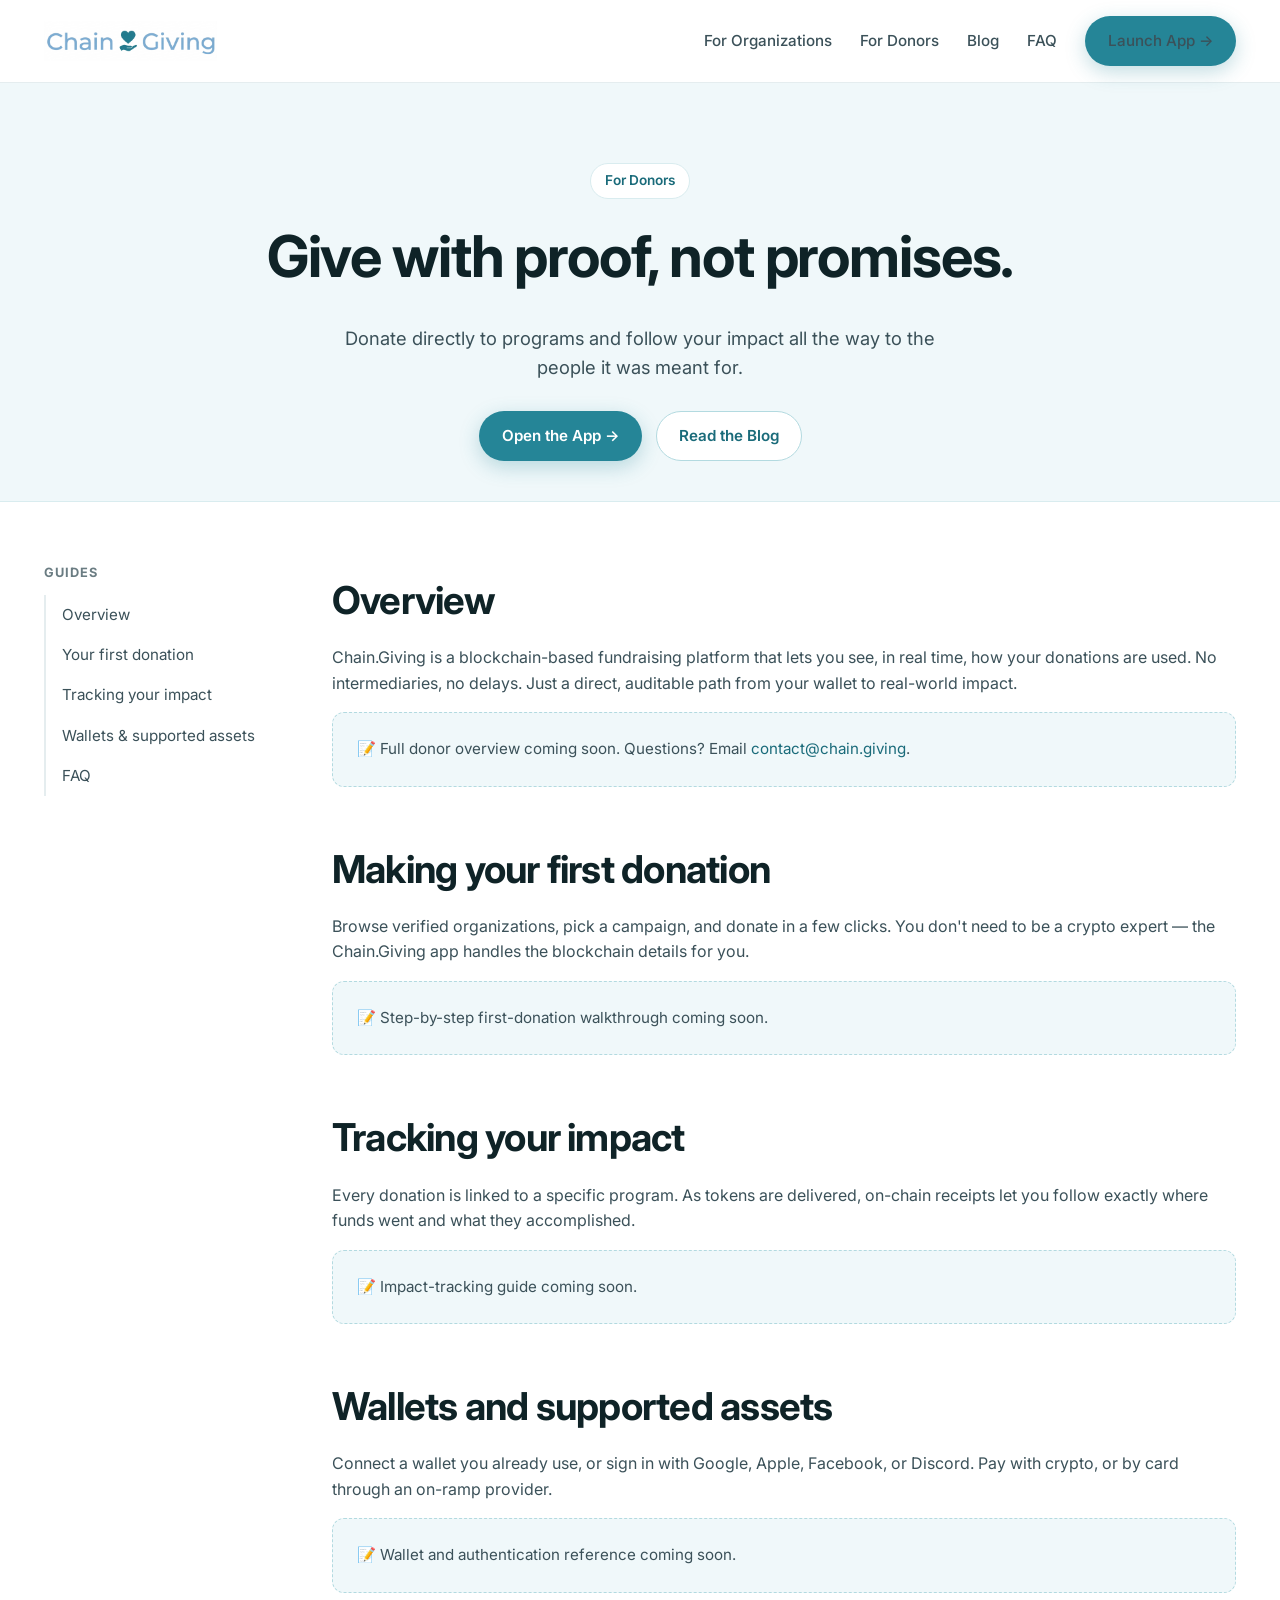
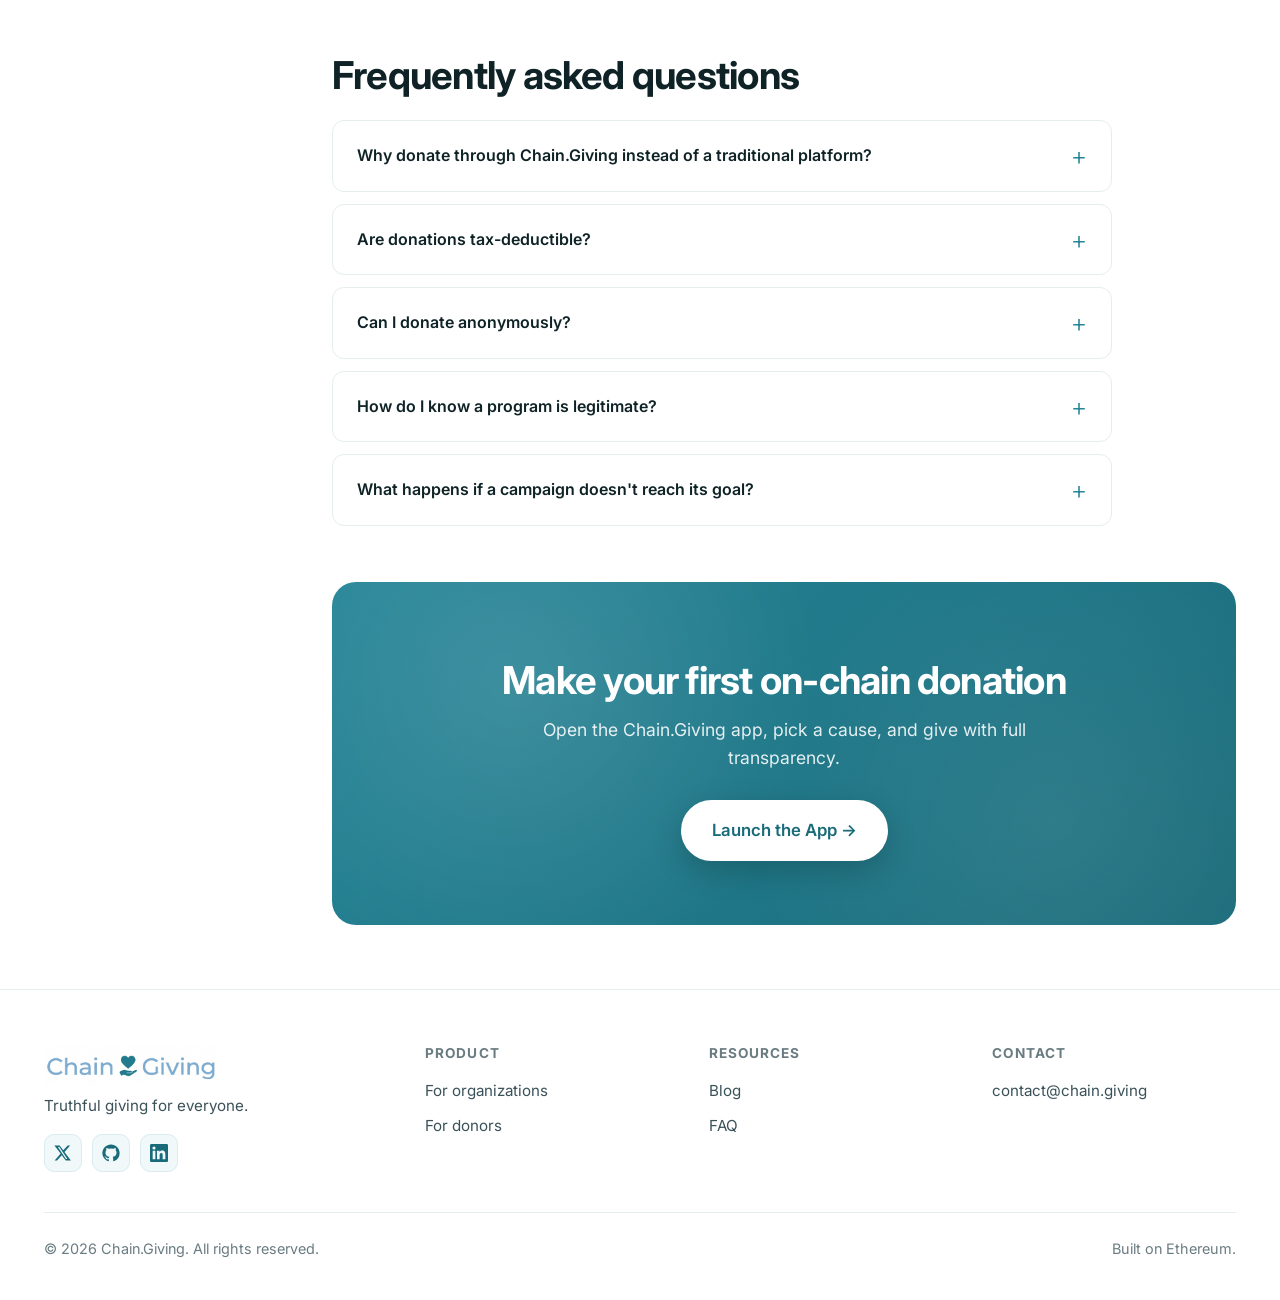
==== commit 1b376acb: "trimmed" ====
--- a/for-donors.html
+++ b/for-donors.html
@@ -50,7 +50,6 @@
         <li><a href="#first-donation">Your first donation</a></li>
         <li><a href="#tracking">Tracking your impact</a></li>
         <li><a href="#wallets">Wallets & supported assets</a></li>
-        <li><a href="#privacy">Privacy & receipts</a></li>
         <li><a href="#faq">FAQ</a></li>
       </ul>
     </aside>
@@ -99,7 +98,7 @@
 
         <details class="faq">
           <summary>What happens if a campaign doesn't reach its goal?</summary>
-          <div class="faq-body">Campaign rules are set by each organization and clearly shown before you donate. Campaigns can be canceled if conditions are not met and refunds will be avaiable.</div>
+          <div class="faq-body">Campaign rules are set by each organization and clearly shown before you donate. Campaigns can be canceled if conditions are not met and refunds will be available.</div>
         </details>
       </div>
 
